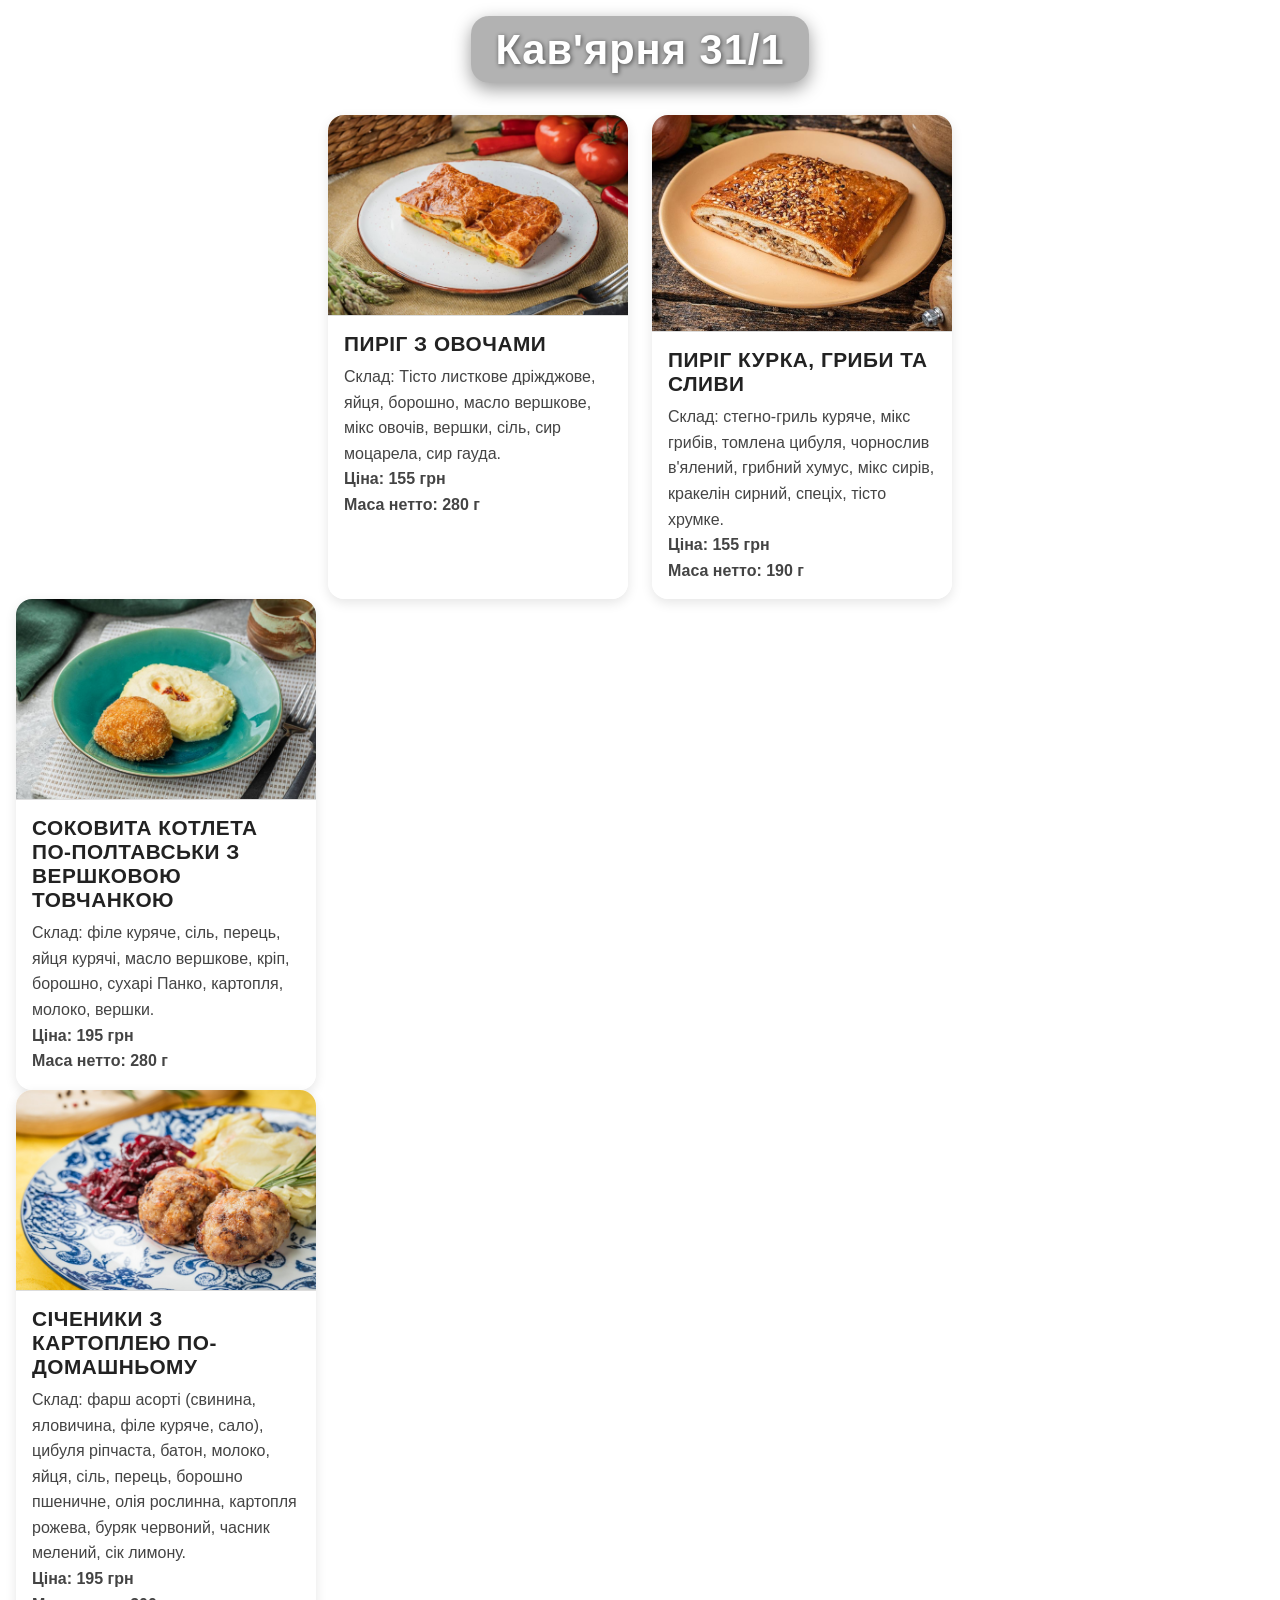
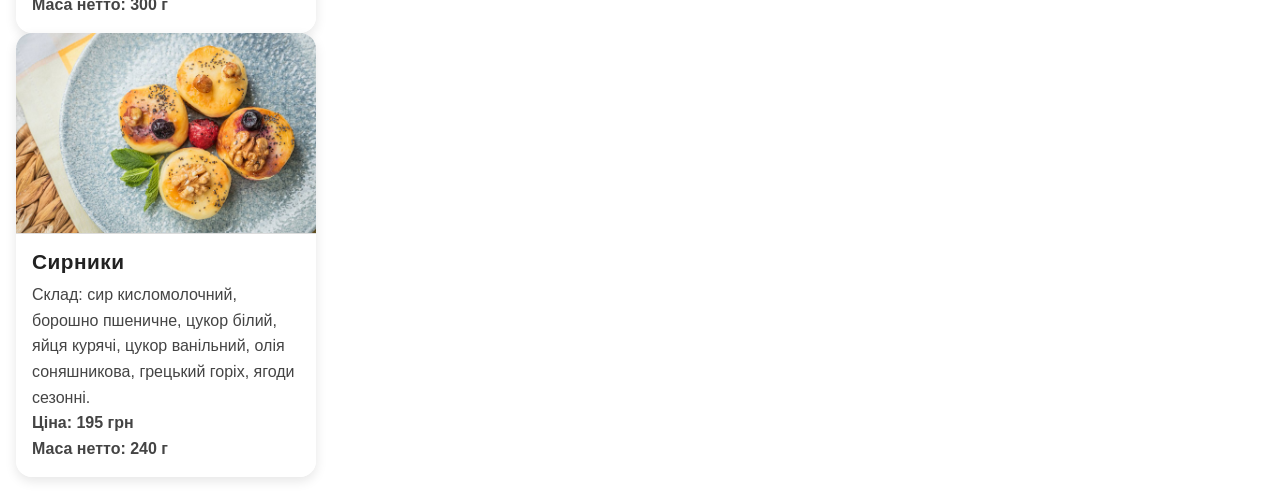
==== index.html @ 08110676 "Update index.html" ====
<!DOCTYPE html>
<html lang="ru">
<head>
  <meta charset="UTF-8" />
  <meta name="viewport" content="width=device-width, initial-scale=1.0"/>
  <title>Меню для телефона</title>
  <style>
    * {
      box-sizing: border-box;
      margin: 0;
      padding: 0;
    }

    body {
      font-family: 'Century Gothic', Helvetica, sans-serif;
      background: url('images/fon3.jpg') no-repeat center center fixed;
      background-size: cover;
      color: #333;
      padding: 1rem;
      min-height: 100vh;
      /* Для кращого контрасту тексту на фоні */
      -webkit-font-smoothing: antialiased;
      -moz-osx-font-smoothing: grayscale;
    }

    header {
      text-align: center;
      margin-bottom: 2rem;
      animation: fadeInDown 0.8s ease;
    }

    header h1 {
      font-family: 'Century Gothic', Helvetica, sans-serif;
      font-size: 2.6rem;
      color: #fff;
      background: rgba(0, 0, 0, 0.3);
      padding: 0.6rem 1.5rem;
      border-radius: 18px;
      backdrop-filter: blur(6px);
      box-shadow: 0 6px 18px rgba(0, 0, 0, 0.4);
      text-shadow: 1px 1px 5px rgba(0, 0, 0, 0.6);
      letter-spacing: 1px;
      display: inline-block;
      animation: slideIn 1s ease-out;
      text-align: center;
    }

    .menu {
      display: flex;
      flex-direction: column;
      gap: 1.5rem;
    }

    .card {
      background: rgba(255 255 255 / 0.9);
      border-radius: 16px;
      box-shadow: 0 4px 12px rgba(0, 0, 0, 0.1);
      overflow: hidden;
      transition: transform 0.3s ease, box-shadow 0.3s ease;
      animation: fadeInUp 0.6s ease forwards;
      transform: translateY(30px);
      opacity: 0;
      cursor: pointer;
    }

    /* Анімація при наведенні/дотику */
    .card:hover, .card:focus {
      transform: scale(1.05);
      box-shadow: 0 8px 20px rgba(0,0,0,0.2);
      outline: none;
    }

    .card img {
      width: 100%;
      height: auto;
      display: block;
      border-bottom: 1px solid #ddd;
      /* Ледве помітний ефект */
      transition: filter 0.3s ease;
    }

    .card img:hover {
      filter: brightness(1.05);
    }

    .card-content {
      padding: 1rem;
    }

    .card-content h2 {
      font-size: 1.3rem;
      margin-bottom: 0.5rem;
      color: #222;
      letter-spacing: 0.5px;
    }

    .card-content p {
      font-size: 1rem;
      line-height: 1.6;
      color: #444;
      text-shadow: 0 0 3px rgba(255,255,255,0.8);
    }

    @keyframes fadeInUp {
      to {
        transform: translateY(0);
        opacity: 1;
      }
    }

    @keyframes fadeInDown {
      from {
        opacity: 0;
        transform: translateY(-20px);
      }
      to {
        opacity: 1;
        transform: translateY(0);
      }
    }

    @keyframes slideIn {
      from {
        opacity: 0;
        transform: translateX(-50px);
      }
      to {
        opacity: 1;
        transform: translateX(0);
      }
    }

    /* Для великих екранів */
    @media (min-width: 600px) {
      .menu {
        flex-direction: row;
        flex-wrap: wrap;
        justify-content: center;
      }

      .card {
        width: 300px;
      }
    }
  </style>
</head>
<body>
  <header>
    <h1>Кав'ярня 31/1</h1>
  </header>

  <div class="menu">
    <div class="card" tabindex="0">
      <img src="images/pirog.jpg" alt="Пиріг з овочами" loading="lazy" />
      <div class="card-content">
        <h2>ПИРІГ З ОВОЧАМИ</h2>
        <p>Склад: Тісто листкове дріжджове, яйця, борошно, масло вершкове, мікс овочів, вершки, сіль, сир моцарела, сир гауда.<br><b>Ціна: 155 грн<br>Маса нетто: 280 г</b></p>
      </div>
    </div>

    <div class="card" tabindex="0">
      <img src="images/pirog_kurka.jpg" alt="Пиріг курка, гриби та сливи" loading="lazy" />
      <div class="card-content">
        <h2>ПИРІГ КУРКА, ГРИБИ ТА СЛИВИ</h2>
        <p>Склад: стегно-гриль куряче, мікс грибів, томлена цибуля, чорнослив в'ялений, грибний хумус, мікс сирів, кракелін сирний, спеціх, тісто хрумке.<br><b>Ціна: 155 грн<br>Маса нетто: 190 г</b></p>
      </div>
    </div>
  </div>

    <div class="card" tabindex="0">
      <img src="images/pure.jpg" alt="Соковита котлета по-полтавськи" loading="lazy" />
      <div class="card-content">
        <h2>СОКОВИТА КОТЛЕТА ПО-ПОЛТАВСЬКИ З ВЕРШКОВОЮ ТОВЧАНКОЮ</h2>
        <p>Склад: філе куряче, сіль, перець, яйця курячі, масло вершкове, кріп, борошно, сухарі Панко, картопля, молоко, вершки.<br><b>Ціна: 195 грн<br>Маса нетто: 280 г</b></p>
      </div>
    </div>

    <div class="card" tabindex="0">
      <img src="images/tefteli.jpg" alt="Січеники з картоплею по-домашньому" loading="lazy" />
      <div class="card-content">
        <h2>СІЧЕНИКИ З КАРТОПЛЕЮ ПО-ДОМАШНЬОМУ</h2>
        <p>Склад: фарш асорті (свинина, яловичина, філе куряче, сало), цибуля ріпчаста, батон, молоко, яйця, сіль, перець, борошно пшеничне, олія рослинна, картопля рожева, буряк червоний, часник мелений, сік лимону.<br><b>Ціна: 195 грн<br>Маса нетто: 300 г</b></p>
      </div>
    </div>
  </div>

    <div class="card" tabindex="0">
      <img src="images/sirniki.jpg" alt="Сирники" loading="lazy" />
      <div class="card-content">
        <h2>Сирники</h2>
        <p>Склад: сир кисломолочний, борошно пшеничне, цукор білий, яйця курячі, цукор ванільний, олія соняшникова, грецький горіх, ягоди сезонні.<br><b>Ціна: 195 грн<br>Маса нетто: 240 г</b></p>
      </div>
    </div>
  </div>

  

  <script>
    // Анімація появи з невеликим затримками
    document.querySelectorAll('.card').forEach((card, i) => {
      card.style.animationDelay = `${i * 0.2}s`;
    });
  </script>
</body>
</html>
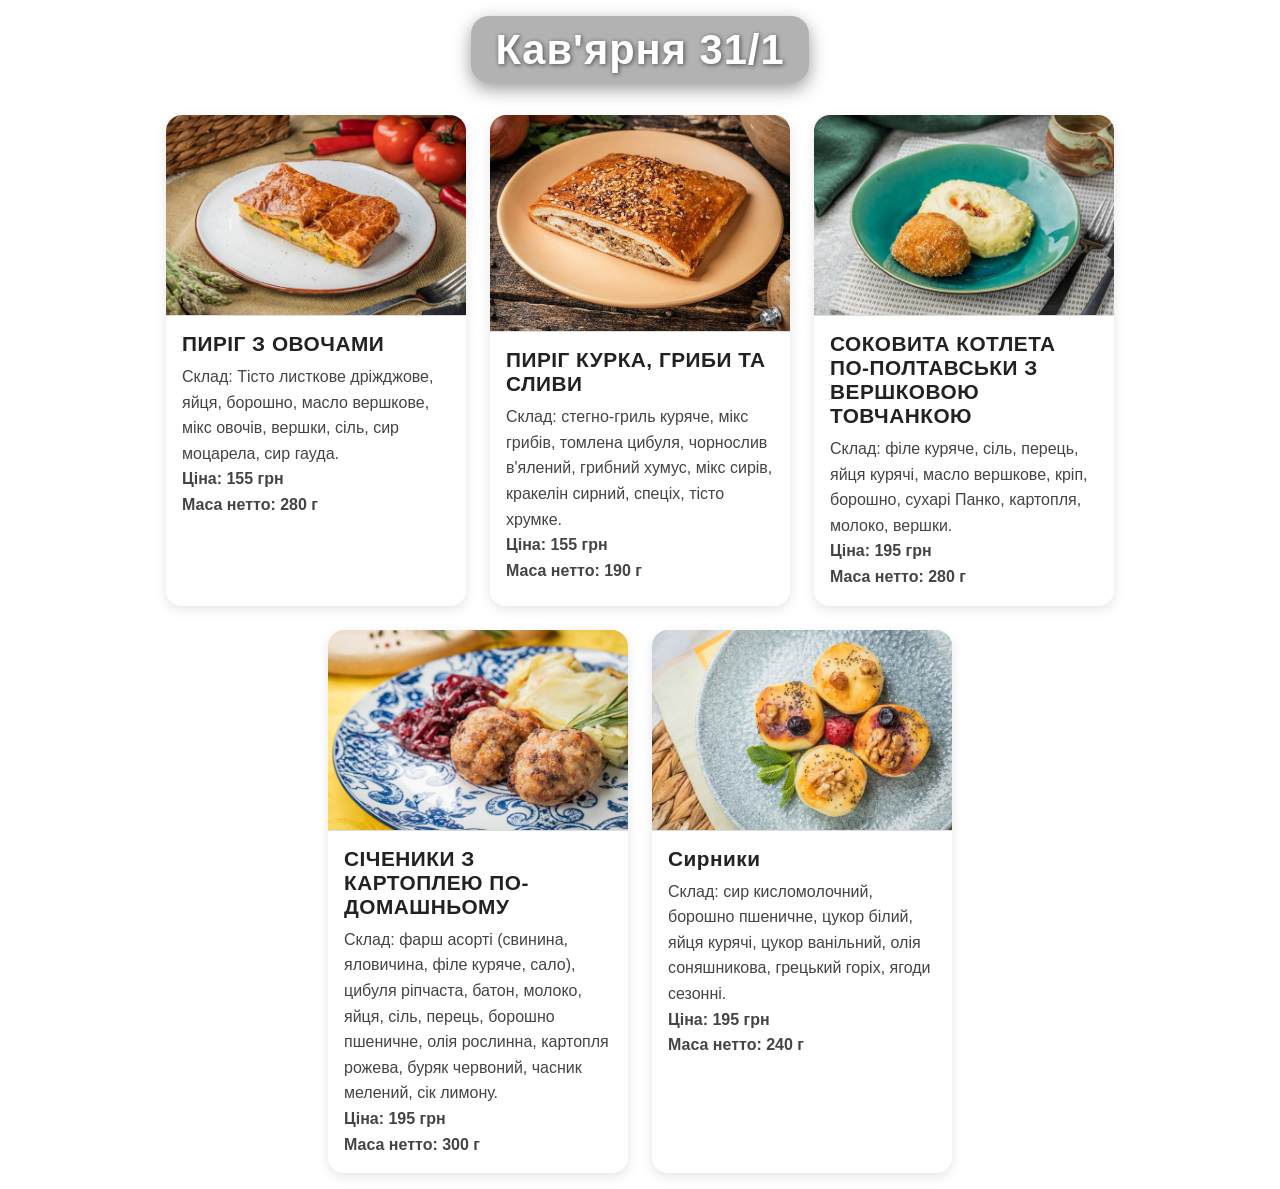
==== commit 8fc7c53f: "fix bug" ====
--- a/index.html
+++ b/index.html
@@ -165,7 +165,6 @@
         <p>Склад: стегно-гриль куряче, мікс грибів, томлена цибуля, чорнослив в'ялений, грибний хумус, мікс сирів, кракелін сирний, спеціх, тісто хрумке.<br><b>Ціна: 155 грн<br>Маса нетто: 190 г</b></p>
       </div>
     </div>
-  </div>
 
     <div class="card" tabindex="0">
       <img src="images/pure.jpg" alt="Соковита котлета по-полтавськи" loading="lazy" />
@@ -182,7 +181,6 @@
         <p>Склад: фарш асорті (свинина, яловичина, філе куряче, сало), цибуля ріпчаста, батон, молоко, яйця, сіль, перець, борошно пшеничне, олія рослинна, картопля рожева, буряк червоний, часник мелений, сік лимону.<br><b>Ціна: 195 грн<br>Маса нетто: 300 г</b></p>
       </div>
     </div>
-  </div>
 
     <div class="card" tabindex="0">
       <img src="images/sirniki.jpg" alt="Сирники" loading="lazy" />
@@ -191,9 +189,7 @@
         <p>Склад: сир кисломолочний, борошно пшеничне, цукор білий, яйця курячі, цукор ванільний, олія соняшникова, грецький горіх, ягоди сезонні.<br><b>Ціна: 195 грн<br>Маса нетто: 240 г</b></p>
       </div>
     </div>
-  </div>
-
-  
+  </div> <!-- Тільки один закриваючий тег для .menu -->
 
   <script>
     // Анімація появи з невеликим затримками
@@ -202,4 +198,4 @@
     });
   </script>
 </body>
-</html>
+</html>
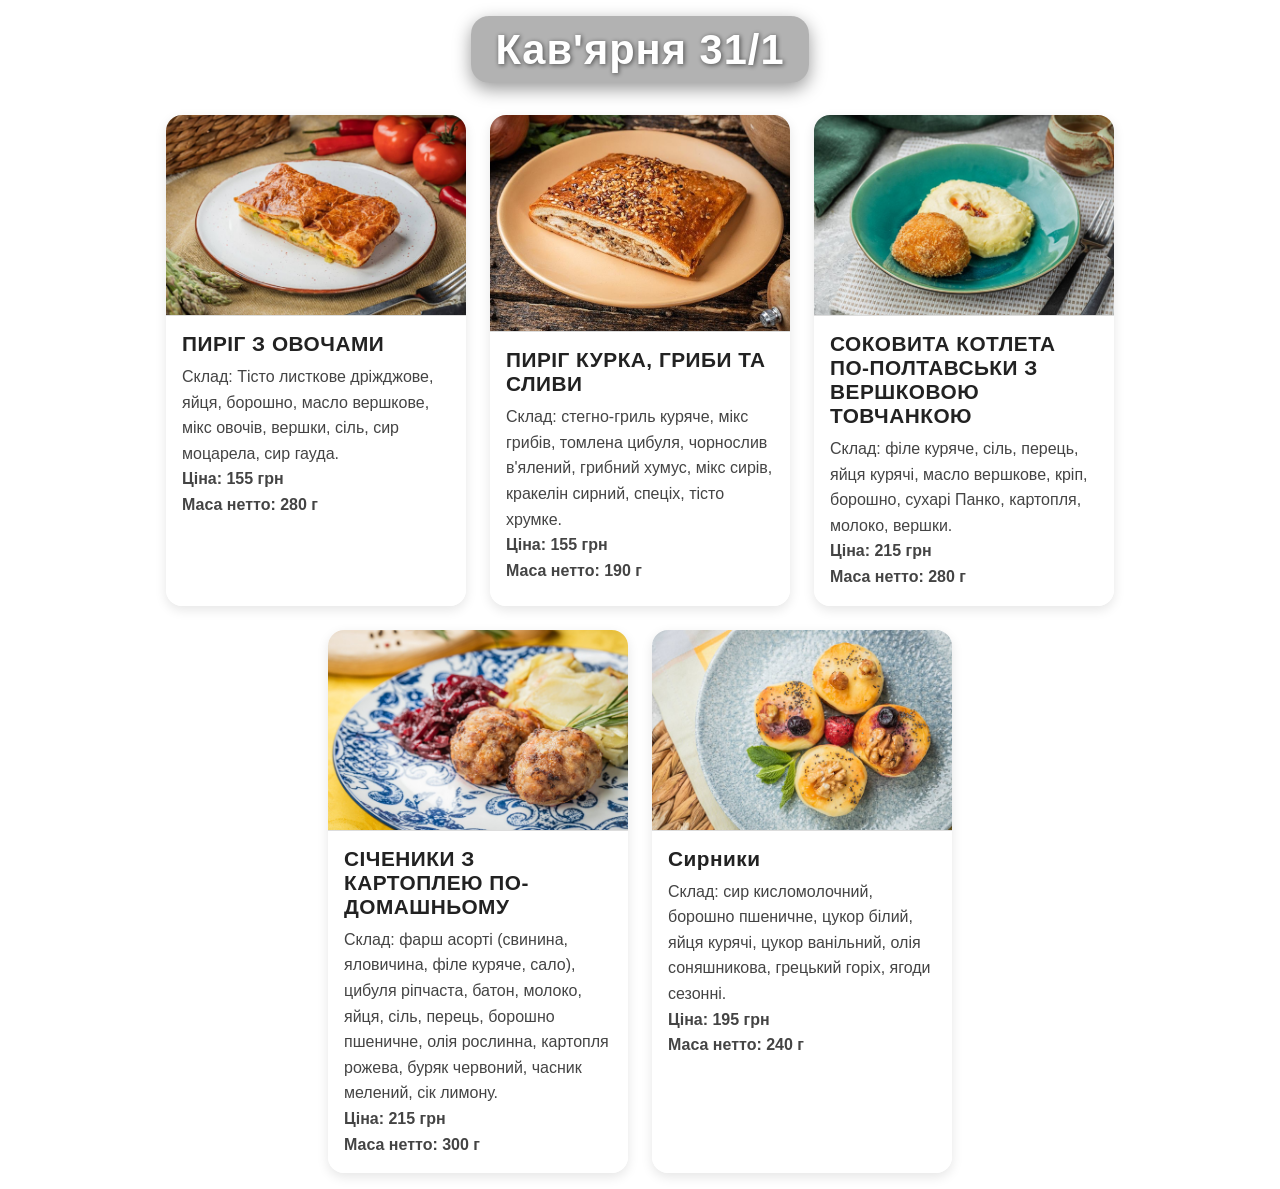
==== commit 17bd30e1: "Зміна цін index.html" ====
--- a/index.html
+++ b/index.html
@@ -170,7 +170,7 @@
       <img src="images/pure.jpg" alt="Соковита котлета по-полтавськи" loading="lazy" />
       <div class="card-content">
         <h2>СОКОВИТА КОТЛЕТА ПО-ПОЛТАВСЬКИ З ВЕРШКОВОЮ ТОВЧАНКОЮ</h2>
-        <p>Склад: філе куряче, сіль, перець, яйця курячі, масло вершкове, кріп, борошно, сухарі Панко, картопля, молоко, вершки.<br><b>Ціна: 195 грн<br>Маса нетто: 280 г</b></p>
+        <p>Склад: філе куряче, сіль, перець, яйця курячі, масло вершкове, кріп, борошно, сухарі Панко, картопля, молоко, вершки.<br><b>Ціна: 215 грн<br>Маса нетто: 280 г</b></p>
       </div>
     </div>
 
@@ -178,7 +178,7 @@
       <img src="images/tefteli.jpg" alt="Січеники з картоплею по-домашньому" loading="lazy" />
       <div class="card-content">
         <h2>СІЧЕНИКИ З КАРТОПЛЕЮ ПО-ДОМАШНЬОМУ</h2>
-        <p>Склад: фарш асорті (свинина, яловичина, філе куряче, сало), цибуля ріпчаста, батон, молоко, яйця, сіль, перець, борошно пшеничне, олія рослинна, картопля рожева, буряк червоний, часник мелений, сік лимону.<br><b>Ціна: 195 грн<br>Маса нетто: 300 г</b></p>
+        <p>Склад: фарш асорті (свинина, яловичина, філе куряче, сало), цибуля ріпчаста, батон, молоко, яйця, сіль, перець, борошно пшеничне, олія рослинна, картопля рожева, буряк червоний, часник мелений, сік лимону.<br><b>Ціна: 215 грн<br>Маса нетто: 300 г</b></p>
       </div>
     </div>
 
@@ -198,4 +198,4 @@
     });
   </script>
 </body>
-</html>+</html>
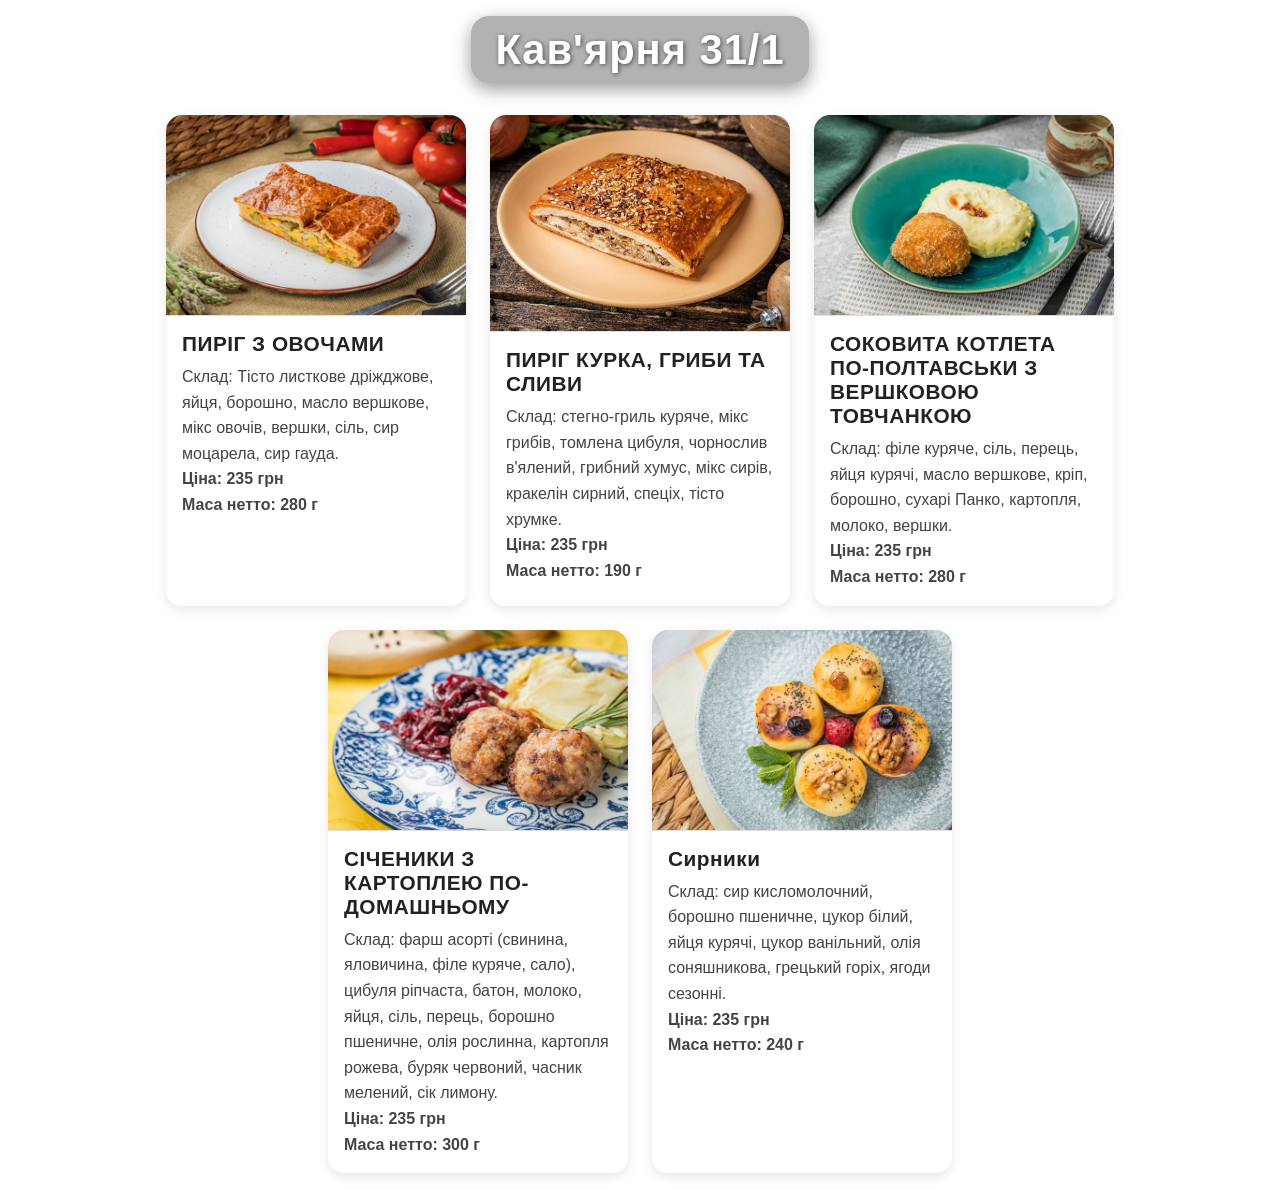
==== commit 2055832d: "Update index.html" ====
--- a/index.html
+++ b/index.html
@@ -154,7 +154,7 @@
       <img src="images/pirog.jpg" alt="Пиріг з овочами" loading="lazy" />
       <div class="card-content">
         <h2>ПИРІГ З ОВОЧАМИ</h2>
-        <p>Склад: Тісто листкове дріжджове, яйця, борошно, масло вершкове, мікс овочів, вершки, сіль, сир моцарела, сир гауда.<br><b>Ціна: 155 грн<br>Маса нетто: 280 г</b></p>
+        <p>Склад: Тісто листкове дріжджове, яйця, борошно, масло вершкове, мікс овочів, вершки, сіль, сир моцарела, сир гауда.<br><b>Ціна: 235 грн<br>Маса нетто: 280 г</b></p>
       </div>
     </div>
 
@@ -162,7 +162,7 @@
       <img src="images/pirog_kurka.jpg" alt="Пиріг курка, гриби та сливи" loading="lazy" />
       <div class="card-content">
         <h2>ПИРІГ КУРКА, ГРИБИ ТА СЛИВИ</h2>
-        <p>Склад: стегно-гриль куряче, мікс грибів, томлена цибуля, чорнослив в'ялений, грибний хумус, мікс сирів, кракелін сирний, спеціх, тісто хрумке.<br><b>Ціна: 155 грн<br>Маса нетто: 190 г</b></p>
+        <p>Склад: стегно-гриль куряче, мікс грибів, томлена цибуля, чорнослив в'ялений, грибний хумус, мікс сирів, кракелін сирний, спеціх, тісто хрумке.<br><b>Ціна: 235 грн<br>Маса нетто: 190 г</b></p>
       </div>
     </div>
 
@@ -170,7 +170,7 @@
       <img src="images/pure.jpg" alt="Соковита котлета по-полтавськи" loading="lazy" />
       <div class="card-content">
         <h2>СОКОВИТА КОТЛЕТА ПО-ПОЛТАВСЬКИ З ВЕРШКОВОЮ ТОВЧАНКОЮ</h2>
-        <p>Склад: філе куряче, сіль, перець, яйця курячі, масло вершкове, кріп, борошно, сухарі Панко, картопля, молоко, вершки.<br><b>Ціна: 215 грн<br>Маса нетто: 280 г</b></p>
+        <p>Склад: філе куряче, сіль, перець, яйця курячі, масло вершкове, кріп, борошно, сухарі Панко, картопля, молоко, вершки.<br><b>Ціна: 235 грн<br>Маса нетто: 280 г</b></p>
       </div>
     </div>
 
@@ -178,7 +178,7 @@
       <img src="images/tefteli.jpg" alt="Січеники з картоплею по-домашньому" loading="lazy" />
       <div class="card-content">
         <h2>СІЧЕНИКИ З КАРТОПЛЕЮ ПО-ДОМАШНЬОМУ</h2>
-        <p>Склад: фарш асорті (свинина, яловичина, філе куряче, сало), цибуля ріпчаста, батон, молоко, яйця, сіль, перець, борошно пшеничне, олія рослинна, картопля рожева, буряк червоний, часник мелений, сік лимону.<br><b>Ціна: 215 грн<br>Маса нетто: 300 г</b></p>
+        <p>Склад: фарш асорті (свинина, яловичина, філе куряче, сало), цибуля ріпчаста, батон, молоко, яйця, сіль, перець, борошно пшеничне, олія рослинна, картопля рожева, буряк червоний, часник мелений, сік лимону.<br><b>Ціна: 235 грн<br>Маса нетто: 300 г</b></p>
       </div>
     </div>
 
@@ -186,7 +186,7 @@
       <img src="images/sirniki.jpg" alt="Сирники" loading="lazy" />
       <div class="card-content">
         <h2>Сирники</h2>
-        <p>Склад: сир кисломолочний, борошно пшеничне, цукор білий, яйця курячі, цукор ванільний, олія соняшникова, грецький горіх, ягоди сезонні.<br><b>Ціна: 195 грн<br>Маса нетто: 240 г</b></p>
+        <p>Склад: сир кисломолочний, борошно пшеничне, цукор білий, яйця курячі, цукор ванільний, олія соняшникова, грецький горіх, ягоди сезонні.<br><b>Ціна: 235 грн<br>Маса нетто: 240 г</b></p>
       </div>
     </div>
   </div> <!-- Тільки один закриваючий тег для .menu -->
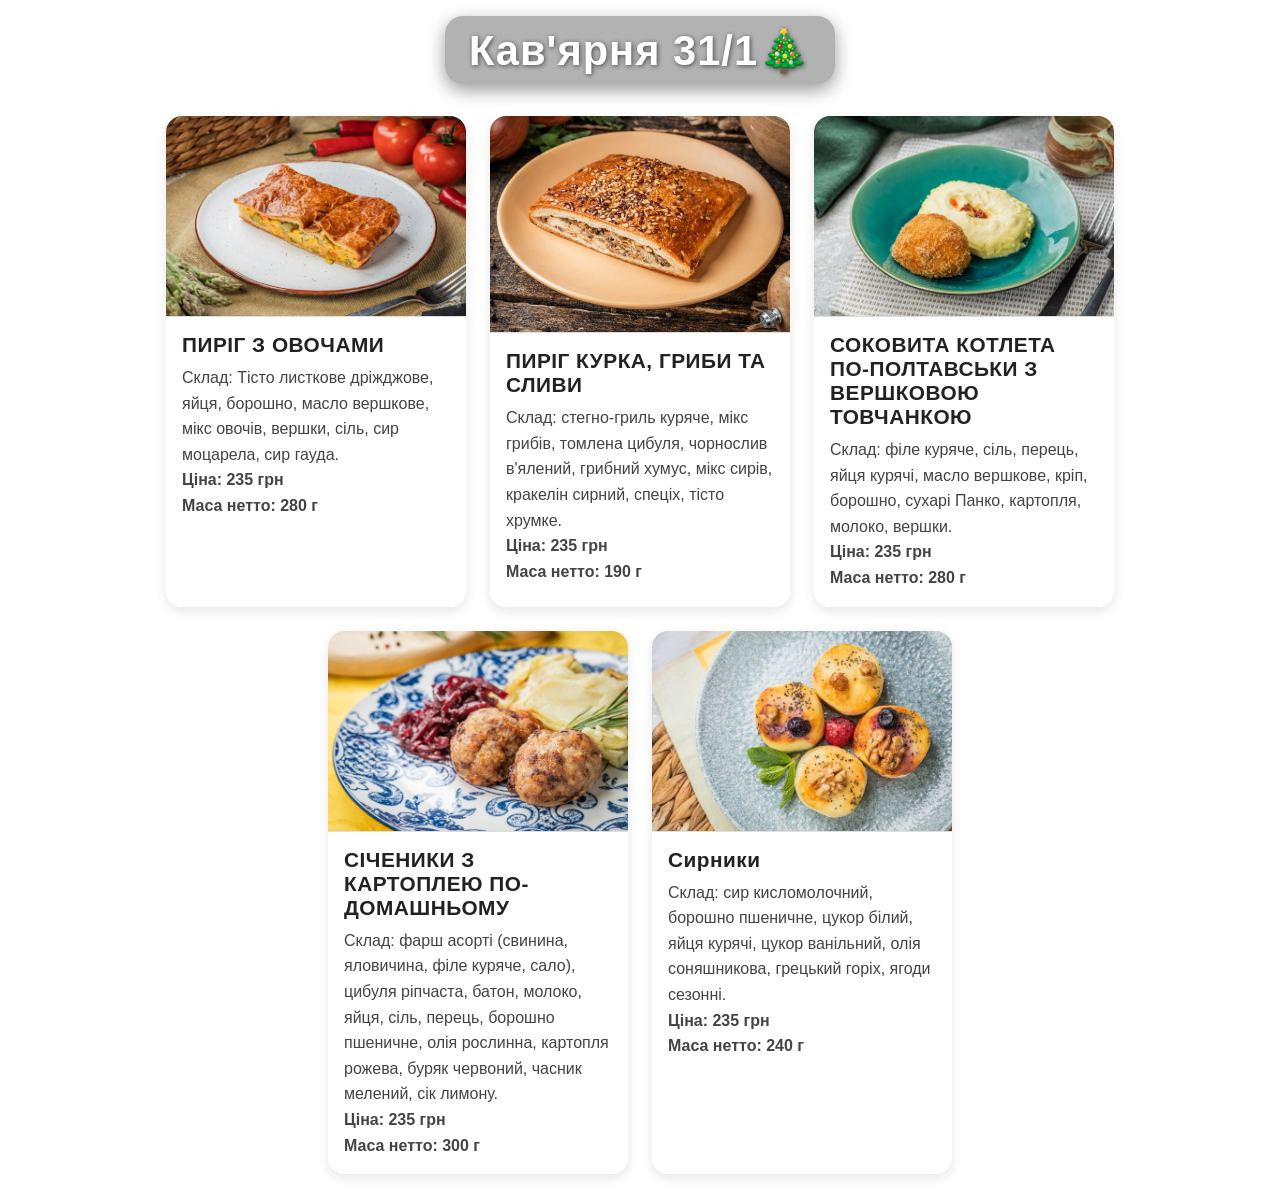
==== commit e28a560f: "Update index.html" ====
--- a/index.html
+++ b/index.html
@@ -146,7 +146,7 @@
 </head>
 <body>
   <header>
-    <h1>Кав'ярня 31/1</h1>
+    <h1>Кав'ярня 31/1🎄</h1>
   </header>
 
   <div class="menu">
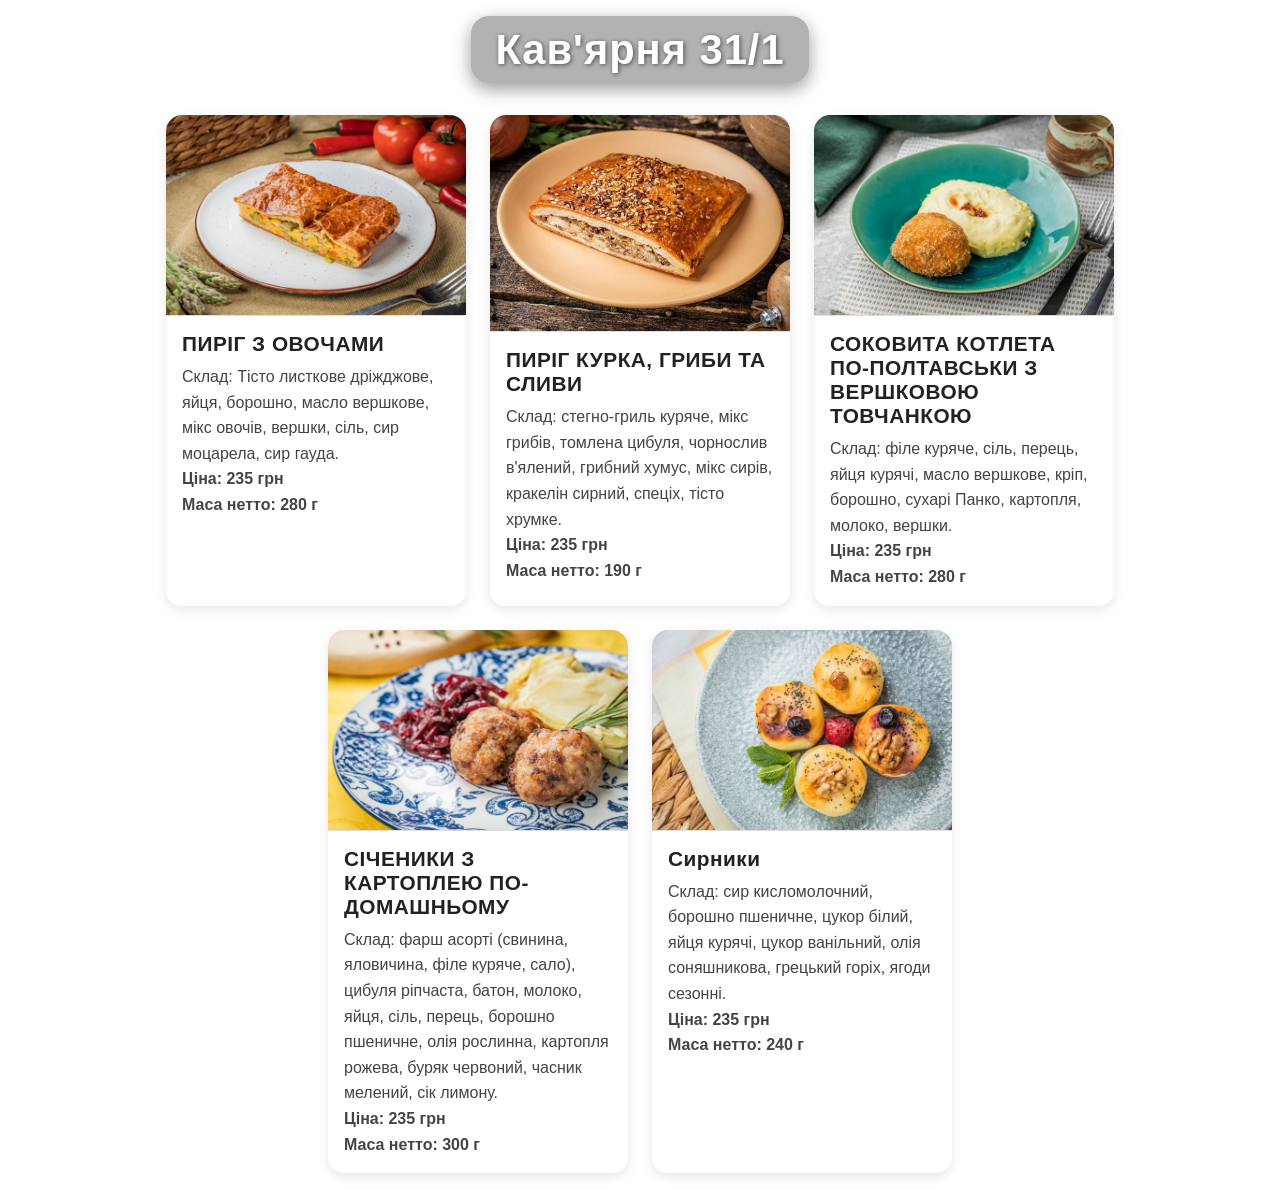
==== commit 1b0475aa: "Update index.html" ====
--- a/index.html
+++ b/index.html
@@ -146,7 +146,7 @@
 </head>
 <body>
   <header>
-    <h1>Кав'ярня 31/1🎄</h1>
+    <h1>Кав'ярня 31/1</h1>
   </header>
 
   <div class="menu">
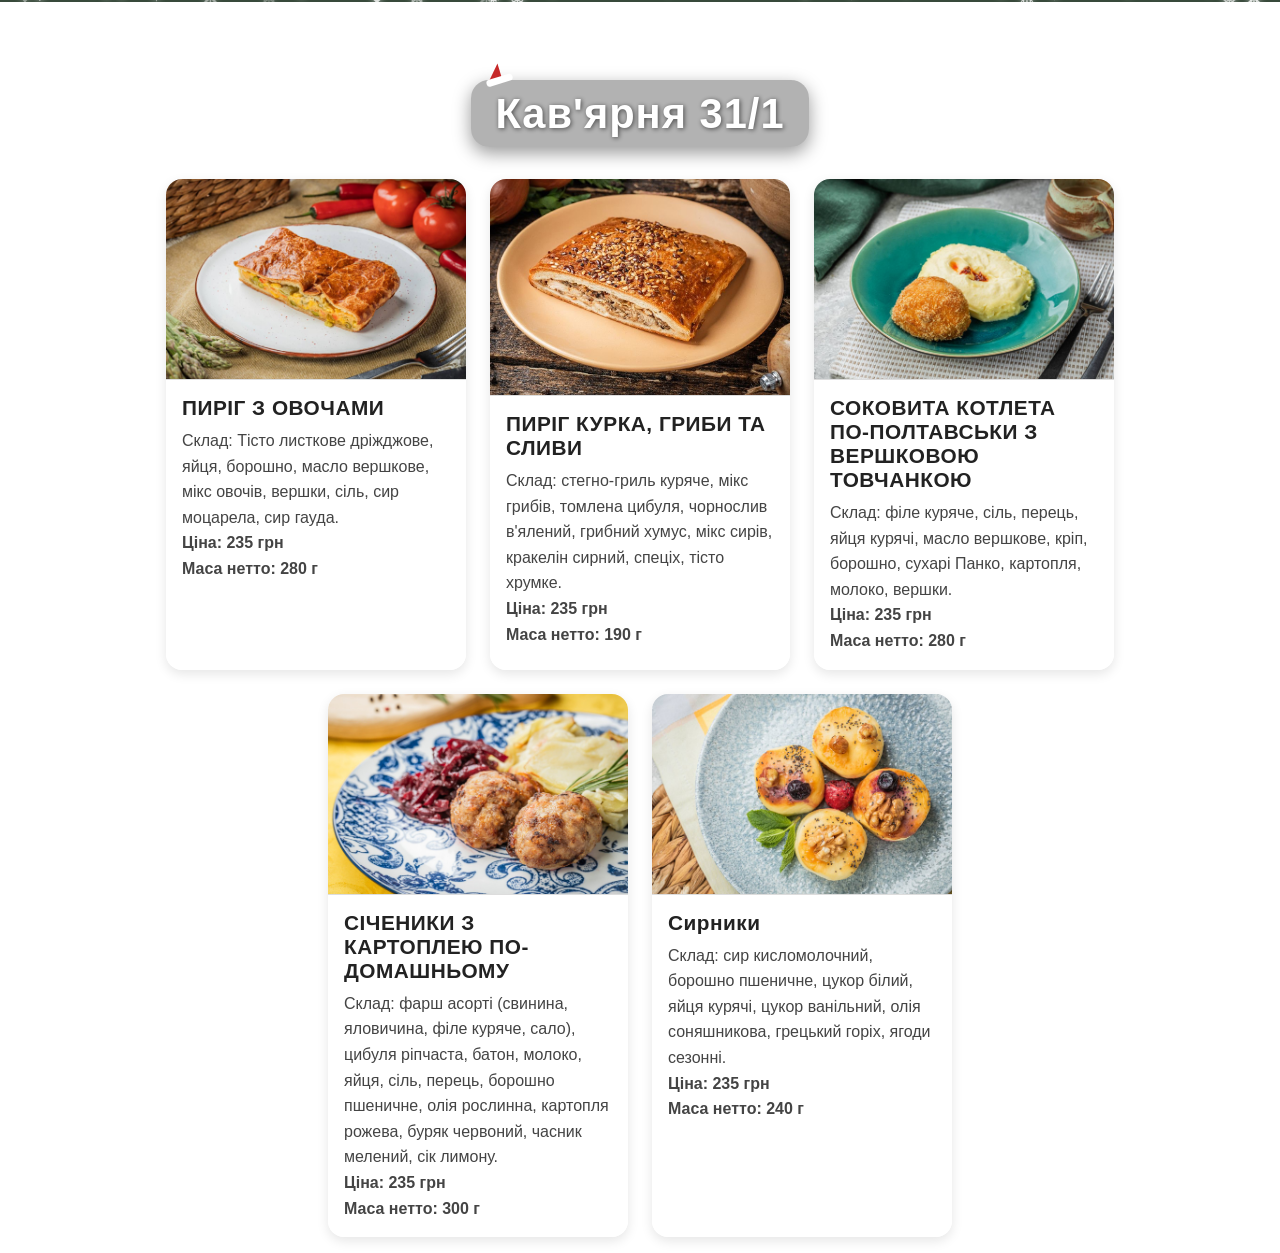
==== commit aa5ef972: "Rename index_newyear.html to index.html" ====
--- a/index.html
+++ b/index.html
@@ -142,11 +142,129 @@
         width: 300px;
       }
     }
+
+    /* Новорічне оформлення */
+    header {
+      position: relative;
+      padding-top: 2.2rem;
+    }
+
+    header h1 {
+      position: relative;
+    }
+
+    /* Маленька шапка Санти, намальована CSS — емодзі не потрібні */
+    .title-hat {
+      position: absolute;
+      width: 29px;
+      height: 21px;
+      top: -17px;
+      left: 12px;
+      transform: rotate(-17deg);
+      z-index: 2;
+    }
+
+    .title-hat::before {
+      content: "";
+      position: absolute;
+      left: 5px;
+      top: 0;
+      width: 0;
+      height: 0;
+      border-left: 10px solid transparent;
+      border-right: 5px solid transparent;
+      border-bottom: 19px solid #c62828;
+      transform: rotate(15deg);
+    }
+
+    .title-hat::after {
+      content: "";
+      position: absolute;
+      left: 1px;
+      bottom: 0;
+      width: 27px;
+      height: 7px;
+      border-radius: 5px;
+      background: #fff;
+      box-shadow: 16px -17px 0 -1px #fff;
+    }
+
+    /* Гірлянда вздовж верхнього краю */
+    body {
+      position: relative;
+      padding-top: 2.8rem;
+    }
+
+    body::before {
+      content: "";
+      position: fixed;
+      z-index: 20;
+      pointer-events: none;
+      top: 0;
+      left: 0;
+      width: 100%;
+      height: 31px;
+      background:
+        radial-gradient(ellipse at 8% 18px, #ffdf75 0 4px, transparent 5px),
+        radial-gradient(ellipse at 20% 23px, #f56b6b 0 4px, transparent 5px),
+        radial-gradient(ellipse at 32% 17px, #a8e6a1 0 4px, transparent 5px),
+        radial-gradient(ellipse at 44% 23px, #ffdf75 0 4px, transparent 5px),
+        radial-gradient(ellipse at 56% 17px, #f56b6b 0 4px, transparent 5px),
+        radial-gradient(ellipse at 68% 23px, #a8e6a1 0 4px, transparent 5px),
+        radial-gradient(ellipse at 80% 17px, #ffdf75 0 4px, transparent 5px),
+        radial-gradient(ellipse at 92% 23px, #f56b6b 0 4px, transparent 5px),
+        radial-gradient(ellipse at 50% -5px, transparent 0 0, transparent 100%);
+      filter: drop-shadow(0 0 5px rgba(255, 220, 120, .8));
+      animation: garlandGlow 2.8s ease-in-out infinite alternate;
+    }
+
+    body::after {
+      content: "";
+      position: fixed;
+      z-index: 19;
+      pointer-events: none;
+      top: 0;
+      left: -2%;
+      width: 104%;
+      height: 24px;
+      border-top: 2px solid rgba(35, 55, 38, .9);
+      border-radius: 0 0 50% 50%;
+    }
+
+    @keyframes garlandGlow {
+      from { opacity: .72; }
+      to { opacity: 1; filter: drop-shadow(0 0 9px rgba(255, 220, 120, 1)); }
+    }
+
+    /* Падающий снег */
+    .snowflake {
+      position: fixed;
+      top: -12px;
+      z-index: 30;
+      pointer-events: none;
+      user-select: none;
+      color: #fff;
+      text-shadow: 0 0 7px rgba(255,255,255,.9);
+      animation-name: snowfall;
+      animation-timing-function: linear;
+      animation-iteration-count: infinite;
+    }
+
+    @keyframes snowfall {
+      0% { transform: translate3d(0, -10px, 0) rotate(0deg); }
+      100% { transform: translate3d(35px, 105vh, 0) rotate(360deg); }
+    }
+
+    @media (prefers-reduced-motion: reduce) {
+      .snowflake { display: none; }
+      body::before { animation: none; }
+    }
+
   </style>
 </head>
 <body>
   <header>
-    <h1>Кав'ярня 31/1</h1>
+    <h1><span class="title-hat" aria-hidden="true"></span>Кав'ярня 31/1</h1>
   </header>
 
   <div class="menu">
@@ -196,6 +314,23 @@
     document.querySelectorAll('.card').forEach((card, i) => {
       card.style.animationDelay = `${i * 0.2}s`;
     });
+
+    // Легкий новорічний снігопад
+    if (!window.matchMedia('(prefers-reduced-motion: reduce)').matches) {
+      const snowSymbols = ['❄', '❅', '✦'];
+      for (let i = 0; i < 28; i++) {
+        const flake = document.createElement('span');
+        flake.className = 'snowflake';
+        flake.textContent = snowSymbols[Math.floor(Math.random() * snowSymbols.length)];
+        flake.style.left = Math.random() * 100 + 'vw';
+        flake.style.opacity = (0.35 + Math.random() * 0.55).toFixed(2);
+        flake.style.fontSize = (9 + Math.random() * 12) + 'px';
+        flake.style.animationDuration = (9 + Math.random() * 13) + 's';
+        flake.style.animationDelay = (-Math.random() * 20) + 's';
+        document.body.appendChild(flake);
+      }
+    }
+
   </script>
 </body>
 </html>
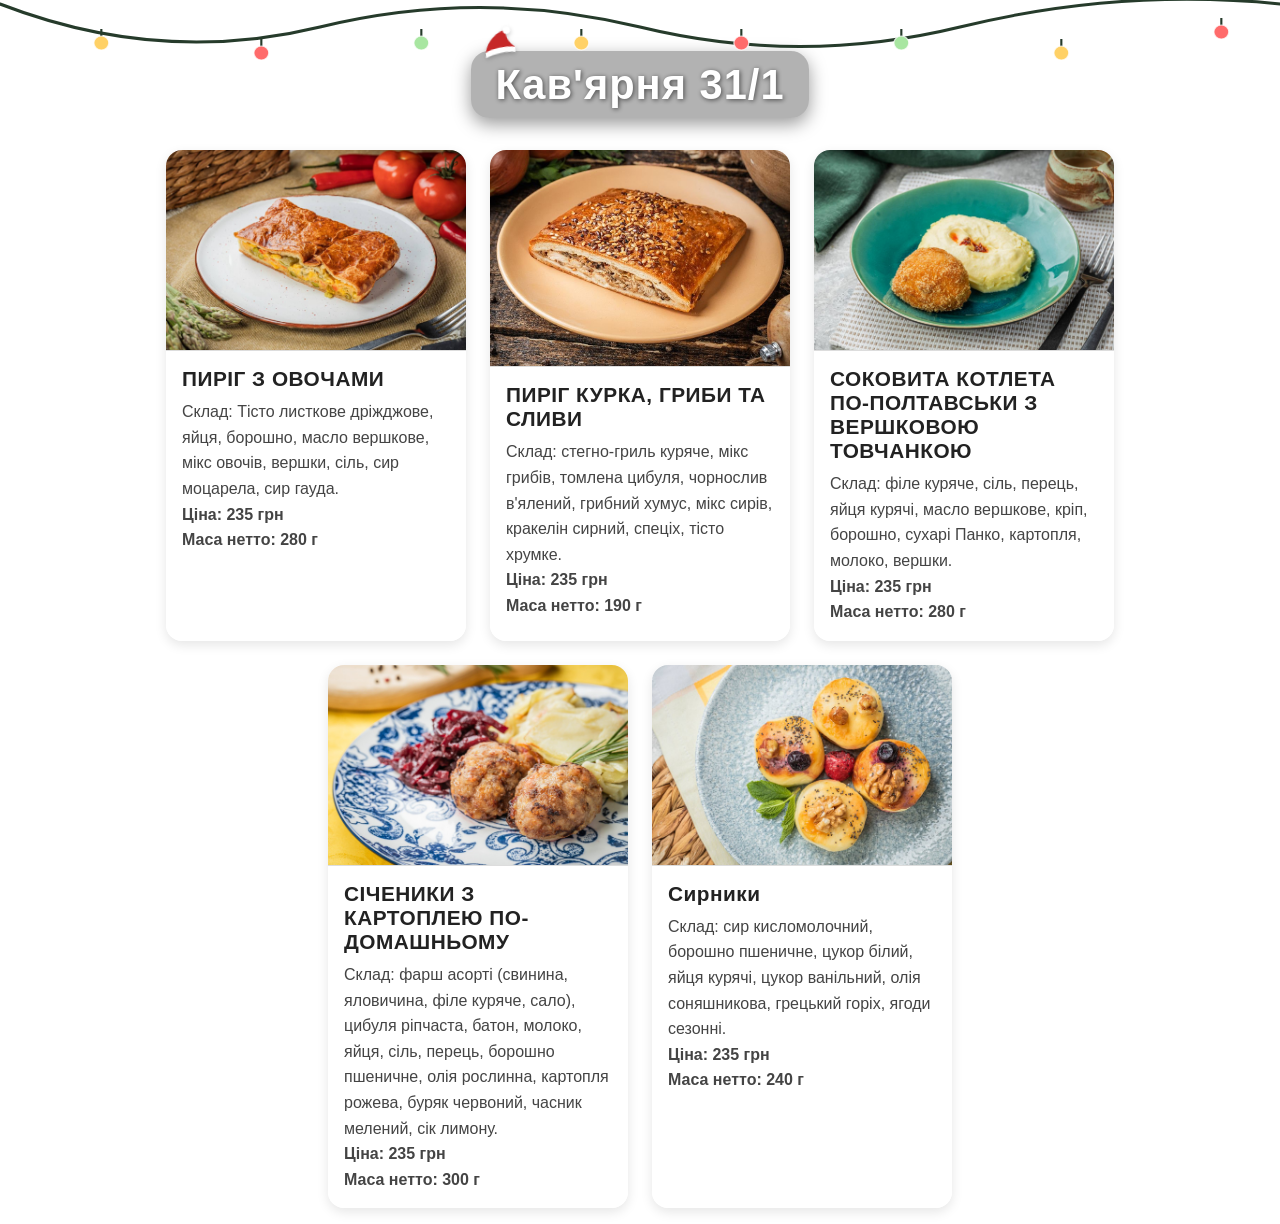
==== commit a80bdd11: "Rename index_newyear_v2.html to index.html" ====
--- a/index.html
+++ b/index.html
@@ -153,87 +153,60 @@
       position: relative;
     }
 
-    /* Маленька шапка Санти, намальована CSS — емодзі не потрібні */
+
+    /* Акуратна шапочка біля назви */
     .title-hat {
       position: absolute;
-      width: 29px;
-      height: 21px;
-      top: -17px;
-      left: 12px;
-      transform: rotate(-17deg);
+      width: 39px;
+      height: 32px;
+      top: -23px;
+      left: 8px;
+      transform: rotate(-12deg);
       z-index: 2;
-    }
-
-    .title-hat::before {
-      content: "";
-      position: absolute;
-      left: 5px;
-      top: 0;
-      width: 0;
-      height: 0;
-      border-left: 10px solid transparent;
-      border-right: 5px solid transparent;
-      border-bottom: 19px solid #c62828;
-      transform: rotate(15deg);
-    }
-
-    .title-hat::after {
-      content: "";
-      position: absolute;
-      left: 1px;
-      bottom: 0;
-      width: 27px;
-      height: 7px;
-      border-radius: 5px;
-      background: #fff;
-      box-shadow: 16px -17px 0 -1px #fff;
-    }
-
-    /* Гірлянда вздовж верхнього краю */
-    body {
-      position: relative;
-      padding-top: 2.8rem;
-    }
-
-    body::before {
-      content: "";
+      overflow: visible;
+      filter: drop-shadow(0 2px 2px rgba(0,0,0,.2));
+    }
+
+    /* Гірлянда: окремий SVG зверху сторінки */
+    .christmas-garland {
       position: fixed;
-      z-index: 20;
-      pointer-events: none;
+      z-index: 50;
       top: 0;
       left: 0;
       width: 100%;
-      height: 31px;
-      background:
-        radial-gradient(ellipse at 8% 18px, #ffdf75 0 4px, transparent 5px),
-        radial-gradient(ellipse at 20% 23px, #f56b6b 0 4px, transparent 5px),
-        radial-gradient(ellipse at 32% 17px, #a8e6a1 0 4px, transparent 5px),
-        radial-gradient(ellipse at 44% 23px, #ffdf75 0 4px, transparent 5px),
-        radial-gradient(ellipse at 56% 17px, #f56b6b 0 4px, transparent 5px),
-        radial-gradient(ellipse at 68% 23px, #a8e6a1 0 4px, transparent 5px),
-        radial-gradient(ellipse at 80% 17px, #ffdf75 0 4px, transparent 5px),
-        radial-gradient(ellipse at 92% 23px, #f56b6b 0 4px, transparent 5px),
-        radial-gradient(ellipse at 50% -5px, transparent 0 0, transparent 100%);
-      filter: drop-shadow(0 0 5px rgba(255, 220, 120, .8));
-      animation: garlandGlow 2.8s ease-in-out infinite alternate;
-    }
-
-    body::after {
-      content: "";
-      position: fixed;
-      z-index: 19;
+      height: 76px;
       pointer-events: none;
-      top: 0;
-      left: -2%;
-      width: 104%;
-      height: 24px;
-      border-top: 2px solid rgba(35, 55, 38, .9);
-      border-radius: 0 0 50% 50%;
-    }
-
-    @keyframes garlandGlow {
-      from { opacity: .72; }
-      to { opacity: 1; filter: drop-shadow(0 0 9px rgba(255, 220, 120, 1)); }
+      overflow: visible;
+    }
+
+    .christmas-garland svg {
+      display: block;
+      width: 100%;
+      height: 76px;
+      overflow: visible;
+    }
+
+    .garland-wire {
+      fill: none;
+      stroke: #263b2b;
+      stroke-width: 3;
+      stroke-linecap: round;
+    }
+
+    .garland-bulb {
+      stroke: rgba(255,255,255,.75);
+      stroke-width: 1.2;
+      transform-box: fill-box;
+      transform-origin: center;
+      animation: bulbTwinkle 1.8s ease-in-out infinite alternate;
+    }
+
+    .garland-bulb:nth-of-type(2n) { animation-delay: .45s; }
+    .garland-bulb:nth-of-type(3n) { animation-delay: .9s; }
+
+    @keyframes bulbTwinkle {
+      from { opacity: .68; filter: drop-shadow(0 0 2px currentColor); }
+      to { opacity: 1; filter: drop-shadow(0 0 9px currentColor); }
     }
 
     /* Падающий снег */
@@ -263,8 +236,31 @@
   </style>
 </head>
 <body>
+
+  <div class="christmas-garland" aria-hidden="true">
+    <svg viewBox="0 0 1200 76" preserveAspectRatio="none">
+      <path class="garland-wire" d="M0 4 Q150 66 300 27 T600 27 T900 27 T1200 4"/>
+      <g>
+        <path d="M95 29 v8 M245 39 v8 M395 29 v8 M545 29 v8 M695 29 v8 M845 29 v8 M995 39 v8 M1145 18 v8"
+              stroke="#263b2b" stroke-width="2" fill="none"/>
+        <circle class="garland-bulb" cx="95" cy="43" r="7" fill="#ffd166" style="color:#ffd166"/>
+        <circle class="garland-bulb" cx="245" cy="53" r="7" fill="#ff6b6b" style="color:#ff6b6b"/>
+        <circle class="garland-bulb" cx="395" cy="43" r="7" fill="#a8e6a1" style="color:#a8e6a1"/>
+        <circle class="garland-bulb" cx="545" cy="43" r="7" fill="#ffd166" style="color:#ffd166"/>
+        <circle class="garland-bulb" cx="695" cy="43" r="7" fill="#ff6b6b" style="color:#ff6b6b"/>
+        <circle class="garland-bulb" cx="845" cy="43" r="7" fill="#a8e6a1" style="color:#a8e6a1"/>
+        <circle class="garland-bulb" cx="995" cy="53" r="7" fill="#ffd166" style="color:#ffd166"/>
+        <circle class="garland-bulb" cx="1145" cy="32" r="7" fill="#ff6b6b" style="color:#ff6b6b"/>
+      </g>
+    </svg>
+  </div>
+
   <header>
-    <h1><span class="title-hat" aria-hidden="true"></span>Кав'ярня 31/1</h1>
+    <h1><svg class="title-hat" viewBox="0 0 52 42" aria-hidden="true">
+        <path d="M7 29 C13 13 27 5 39 4 C36 15 41 23 47 29 Z" fill="#c62828"/>
+        <path d="M7 29 C17 25 34 25 47 29 L46 36 C34 32 17 33 6 36 Z" fill="#fff"/>
+        <circle cx="40" cy="5" r="5" fill="#fff"/>
+      </svg>Кав'ярня 31/1</h1>
   </header>
 
   <div class="menu">
